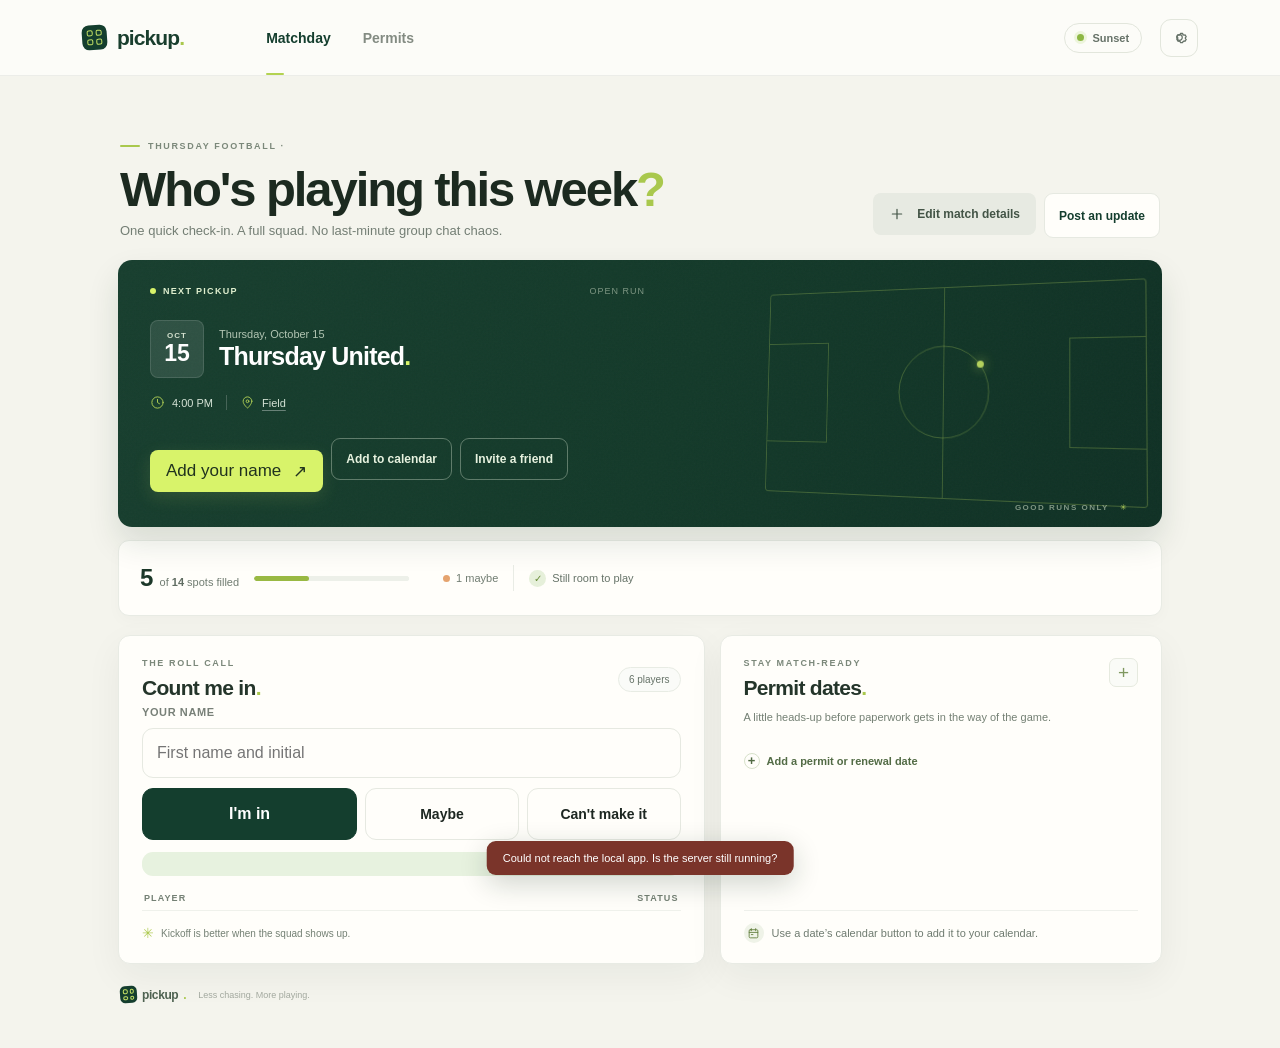
==== index.html @ 5cc1ca88 "Polish pickup poll mobile UI" ====
<!doctype html>
<html lang="en">
<head>
  <meta charset="utf-8">
  <meta name="viewport" content="width=device-width, initial-scale=1">
  <meta name="theme-color" content="#f4f4ed">
  <meta name="description" content="A simple weekly football RSVP and field permit reminder for your club.">
  <title>Pickup Poll · Thursday football</title>
  <link rel="stylesheet" href="/styles.css">
  <script src="/ics.js" defer></script>
  <script src="/sun.js" defer></script>
  <script src="/teams.js" defer></script>
  <script src="/app.js" defer></script>
</head>
<body>
  <header class="topbar">
    <a class="brand" href="#top" aria-label="Pickup Poll home">
      <span class="brand-mark" aria-hidden="true"><span></span><span></span><span></span><span></span></span>
      <span>pickup<span class="brand-dot">.</span></span>
    </a>
    <nav class="main-nav" aria-label="Main navigation">
      <a class="nav-link active" href="#match" data-view="match">Matchday</a>
      <a class="nav-link" href="#permits" data-view="permits">Permits</a>
    </nav>
    <div class="topbar-right">
      <span class="season-pill" id="sun-pill" title="Approximate sunset at the field"><span class="pulse-dot"></span> <span id="sun-text">Sunset</span></span>
      <button class="icon-button settings-trigger" type="button" aria-label="Edit club and match details" title="Club settings">
        <svg viewBox="0 0 24 24" aria-hidden="true"><path d="M12 8.5a3.5 3.5 0 1 0 0 7 3.5 3.5 0 0 0 0-7Z"/><path d="m19.4 13.5 1.1.9-1.4 2.4-1.4-.5a7.9 7.9 0 0 1-1.4.8l-.3 1.5h-2.8l-.3-1.5a7.9 7.9 0 0 1-1.4-.8l-1.4.5-1.4-2.4 1.1-.9a7.3 7.3 0 0 1 0-1.6l-1.1-.9 1.4-2.4 1.4.5a7.9 7.9 0 0 1 1.4-.8l.3-1.5h2.8l.3 1.5a7.9 7.9 0 0 1 1.4.8l1.4-.5 1.4 2.4-1.1.9a7.3 7.3 0 0 1 0 1.6Z"/></svg>
      </button>
    </div>
  </header>

  <main class="page-shell" id="top">
    <div class="demo-note hidden" id="demo-note">
      <span class="demo-note-icon">i</span>
      <span><strong>Sample data</strong> — the players and dates marked "sample" are examples and do not count toward the squad.</span>
      <button class="demo-note-close" type="button">Clear sample data</button>
    </div>

    <div class="notice-banner hidden" id="notice-banner" role="status"></div>

    <section class="intro-row" id="match">
      <div>
        <div class="eyebrow"><span class="eyebrow-line"></span> THURSDAY FOOTBALL · <span id="week-label"></span></div>
        <h1>Who's playing<br class="mobile-break"> this week<span class="title-period">?</span></h1>
        <p class="intro-copy">One quick check-in. A full squad. No last-minute group chat chaos.</p>
      </div>
      <div class="intro-actions">
        <button class="button button-dark edit-match-trigger" type="button">
          <svg viewBox="0 0 24 24" aria-hidden="true"><path d="M12 5v14M5 12h14"/></svg>
          Edit match details
        </button>
        <button class="button button-quiet post-notice-trigger" type="button">Post an update</button>
      </div>
    </section>

    <section class="match-card" aria-labelledby="match-heading">
      <div class="match-card-content">
        <div class="match-card-topline">
          <span class="live-tag"><span></span> NEXT PICKUP</span>
          <span class="week-tag" id="match-week">OPEN RUN</span>
        </div>
        <div class="match-date-block">
          <div class="date-square" aria-hidden="true"><span id="date-month">OCT</span><strong id="date-day">15</strong></div>
          <div>
            <p class="match-day" id="match-date-full">Thursday, October 15</p>
            <h2 id="match-heading"><span id="club-name">Thursday United</span><span class="heading-dot">.</span></h2>
          </div>
        </div>
        <div class="match-meta">
          <span class="meta-item"><svg viewBox="0 0 24 24" aria-hidden="true"><circle cx="12" cy="12" r="9"/><path d="M12 7v5l3.2 2"/></svg><span id="kickoff">4:00 PM</span></span>
          <span class="meta-divider"></span>
          <span class="meta-item"><svg viewBox="0 0 24 24" aria-hidden="true"><path d="M19 10c0 5-7 11-7 11S5 15 5 10a7 7 0 1 1 14 0Z"/><circle cx="12" cy="10" r="2.2"/></svg><a id="location" class="map-link" target="_blank" rel="noopener noreferrer" title="Open in Google Maps">Field</a></span>
        </div>
        <p class="match-notes" id="match-notes"></p>
        <div class="match-actions">
          <button class="button button-lime" id="join-hero" type="button"><span id="join-hero-label">Add your name</span> <span aria-hidden="true">↗</span></button>
          <button class="button button-ghost" id="add-to-calendar" type="button">Add to calendar</button>
          <button class="button button-ghost" id="invite" type="button">Invite a friend</button>
        </div>
      </div>
      <div class="pitch-art" aria-hidden="true">
        <div class="pitch-lines">
          <div class="pitch-half"></div><div class="pitch-circle"></div>
          <div class="pitch-box pitch-box-left"></div><div class="pitch-box pitch-box-right"></div>
          <span class="pitch-ball"></span>
          <div class="pitch-dots" id="pitch-dots"></div>
        </div>
        <div class="pitch-bottom-label"><span id="pitch-count"></span> GOOD RUNS ONLY <span>✳</span></div>
      </div>
      <div class="grain" aria-hidden="true"></div>
    </section>

    <section class="squad-strip" aria-label="Squad availability">
      <div class="squad-number"><strong id="going-count">5</strong><span>of <b id="max-players">14</b> spots filled</span></div>
      <progress class="capacity-track" aria-label="Spots filled" max="14" value="5" id="capacity-track">5 of 14</progress>
      <div class="squad-faces" id="squad-faces" aria-label="Players who are going"></div>
      <div class="maybe-summary"><span class="maybe-dot"></span><span id="maybe-count">1 maybe</span></div>
      <span class="squad-divider"></span>
      <span class="squad-status"><span class="status-check">✓</span> <span id="squad-status-copy">Still room to play</span></span>
    </section>

    <div class="content-grid">
      <section class="panel rsvp-panel" id="rsvp" aria-labelledby="rsvp-heading">
        <div class="panel-heading">
          <div><p class="section-kicker">THE ROLL CALL</p><h2 id="rsvp-heading">Count me in<span class="title-period">.</span></h2></div>
          <span class="mini-count" id="roster-total">6 players</span>
        </div>
        <form id="rsvp-form" class="join" autocomplete="off">
          <label class="join-label" for="player-name">Your name</label>
          <input id="player-name" name="name" maxlength="36" placeholder="First name and initial" autocomplete="name" enterkeyhint="go" required>
          <div class="join-actions" role="group" aria-label="Your answer">
            <button class="join-btn join-in" id="join-in" type="submit" data-status="going"><span id="join-in-label">I'm in</span></button>
            <button class="join-btn" type="button" data-status="maybe">Maybe</button>
            <button class="join-btn" type="button" data-status="out">Can't make it</button>
          </div>
        </form>
        <div class="join-status" id="join-status" aria-live="polite"></div>
        <p class="form-hint" id="rsvp-hint"></p>
        <div class="roster-header"><span>PLAYER</span><div><span>STATUS</span><span class="sr-only">Remove player</span></div></div>
        <div class="roster-list" id="roster-list" aria-live="polite"></div>
        <p class="recent-games hidden" id="recent-games"></p>
        <div class="roster-empty hidden" id="roster-empty">No replies yet. Be the first to claim a spot.</div>
        <div class="panel-footnote"><span class="footnote-star">✳</span> Kickoff is better when the squad shows up.</div>
      </section>

      <section class="panel permits-panel" id="permits" aria-labelledby="permits-heading">
        <div class="panel-heading permit-heading">
          <div><p class="section-kicker">STAY MATCH-READY</p><h2 id="permits-heading">Permit dates<span class="title-period">.</span></h2></div>
          <button class="add-date-button" id="add-permit-trigger" type="button" aria-label="Add permit reminder" title="Add date">+</button>
        </div>
        <p class="permit-intro">A little heads-up before paperwork gets in the way of the game.</p>
        <div class="permit-list" id="permit-list"></div>
        <div class="permit-empty hidden" id="permit-empty">No dates saved yet. Add the next field or insurance deadline.</div>
        <button class="permit-add-link" id="add-permit-link" type="button"><span>+</span> Add a permit or renewal date</button>
        <div class="permit-reminder-note"><span class="reminder-icon" aria-hidden="true"><svg viewBox="0 0 24 24"><rect x="4" y="5" width="16" height="15" rx="2"/><path d="M8 3v4M16 3v4M4 10h16M8 14h3"/></svg></span><span>Use a date’s calendar button to add it to your calendar.</span></div>
      </section>
    </div>

    <section class="panel teams-panel hidden" id="teams-panel" aria-labelledby="teams-heading">
      <div class="panel-heading">
        <div><p class="section-kicker">PINNIES</p><h2 id="teams-heading">Teams<span class="title-period">.</span></h2></div>
        <button class="button button-quiet" id="shuffle-teams" type="button">Shuffle teams</button>
      </div>
      <div class="teams-grid">
        <div class="team team-white"><h3><span class="pitch-dot-sample"></span> White pinnies <span id="white-count"></span></h3><ol id="white-list"></ol></div>
        <div class="team team-orange"><h3><span class="pitch-dot-sample orange"></span> Orange pinnies <span id="orange-count"></span></h3><ol id="orange-list"></ol></div>
      </div>
      <p class="form-hint" id="teams-hint">Teams change as people join and are final once the game starts.</p>
    </section>

    <footer class="page-footer">
      <div class="footer-brand"><span class="brand-mark small" aria-hidden="true"><span></span><span></span><span></span><span></span></span> pickup<span class="brand-dot">.</span></div>
      <span>Less chasing. More playing.</span>
      <span class="footer-week" id="footer-date"></span>
    </footer>
  </main>

  <dialog class="app-dialog" id="permit-dialog">
    <form method="dialog" class="dialog-close-row"><button class="dialog-close" aria-label="Close">×</button></form>
    <p class="section-kicker">KEEP IT ON THE RADAR</p>
    <h2>Add a permit date<span class="title-period">.</span></h2>
    <p class="dialog-copy">Save a field permit, insurance renewal, or any date your club needs to remember.</p>
    <form id="permit-form" class="dialog-form">
      <label for="permit-title">Reminder title</label>
      <input id="permit-title" name="title" maxlength="60" placeholder="e.g. Field permit renewal" required>
      <label for="permit-date">Due date</label>
      <input id="permit-date" name="date" type="date" required>
      <label for="permit-note">Note <span>(optional)</span></label>
      <input id="permit-note" name="note" maxlength="120" placeholder="Contact or paperwork details">
      <button class="button button-green" type="submit">Save reminder <span aria-hidden="true">→</span></button>
    </form>
  </dialog>

  <dialog class="app-dialog" id="settings-dialog">
    <form method="dialog" class="dialog-close-row"><button class="dialog-close" aria-label="Close">×</button></form>
    <p class="section-kicker">MAKE IT YOURS</p>
    <h2>Club details<span class="title-period">.</span></h2>
    <p class="dialog-copy">Set the club name, the game day and times, and how many players fit on your pitch.</p>
    <form id="settings-form" class="dialog-form settings-form">
      <label for="settings-club">Club name</label>
      <input id="settings-club" name="club_name" maxlength="48" required>
      <label for="settings-date">Next game date <span>(Thursday)</span></label>
      <input id="settings-date" name="game_date" type="date" required>
      <div class="settings-two-col">
        <div><label for="settings-time">Kickoff</label><input id="settings-time" name="kickoff" type="time" required></div>
        <div><label for="settings-end">Ends</label><input id="settings-end" name="end_time" type="time" required></div>
      </div>
      <label for="settings-capacity">Squad size <span>(more players join a waitlist)</span></label>
      <input id="settings-capacity" name="max_players" type="number" min="2" max="40" required>
      <label for="settings-notes">Notes for players <span>(optional)</span></label>
      <input id="settings-notes" name="notes" maxlength="200" placeholder="Pinnies provided. Bring water.">
      <label for="settings-location">Field / meeting point</label>
      <input id="settings-location" name="location" maxlength="100" required>
      <button class="button button-green" type="submit">Save match details <span aria-hidden="true">→</span></button>
      <button class="button-link-danger" id="reset-week" type="button">Clear every reply for this game</button>
    </form>
  </dialog>

  <dialog class="app-dialog" id="notice-dialog">
    <form method="dialog" class="dialog-close-row"><button class="dialog-close" aria-label="Close">×</button></form>
    <p class="section-kicker">ORGANIZER ONLY</p>
    <h2>Post an update<span class="title-period">.</span></h2>
    <p class="dialog-copy">Shown at the top of the page for this game. Use it for rain, a changed field or anything people must know.</p>
    <form id="notice-form" class="dialog-form">
      <label for="notice-text">Update <span>(up to 140 characters)</span></label>
      <input id="notice-text" name="text" maxlength="140" placeholder="e.g. Moved to Pony Field this week">
      <label class="check-row"><input id="notice-cancelled" name="cancelled" type="checkbox"> This game is cancelled</label>
      <button class="button button-green" type="submit">Post update <span aria-hidden="true">→</span></button>
      <button class="button-link-danger" id="notice-clear" type="button">Remove the current update</button>
    </form>
  </dialog>

  <dialog class="app-dialog" id="pin-dialog">
    <form method="dialog" class="dialog-form">
      <p class="section-kicker">ORGANIZER ONLY</p>
      <h2>Enter the PIN<span class="title-period">.</span></h2>
      <p class="dialog-copy">Changing match details, permit dates and removing players needs the organizer PIN shown where the server was started.</p>
      <label for="pin-input">Organizer PIN</label>
      <input id="pin-input" type="password" inputmode="numeric" autocomplete="off" maxlength="64">
      <button class="button button-green" value="ok">Unlock</button>
      <button class="button-link-danger" value="cancel">Cancel</button>
    </form>
  </dialog>

  <div class="toast" id="toast" role="status" aria-live="polite"></div>
</body>
</html>
---- styles.css ----
:root {
  color-scheme: light;
  --paper: #f4f4ed;
  --white: #fffefa;
  --ink: #1d2721;
  --muted: #788078;
  --line: #e6e9e1;
  --green: #143e2e;
  --green-dark: #0e2b21;
  --lime: #d8f36a;
  --mint: #e7f2df;
  --orange: #f2a273;
  --shadow: 0 12px 36px rgba(25, 44, 33, .055);
  font-family: "Avenir Next", Avenir, "Segoe UI", sans-serif;
  font-synthesis: none;
  text-rendering: optimizeLegibility;
  -webkit-font-smoothing: antialiased;
}

* { box-sizing: border-box; }
html { scroll-behavior: smooth; scroll-padding-top: 24px; }
body { margin: 0; background: var(--paper); color: var(--ink); font-size: 14px; }
button, input { font: inherit; }
button { cursor: pointer; }
a { color: inherit; text-decoration: none; }
.topbar { height: 76px; padding: 0 max(6.4vw, calc((100vw - 1180px) / 2)); display: flex; align-items: center; border-bottom: 1px solid rgba(33, 50, 38, .07); background: rgba(255,255,252,.78); }
.brand { display: inline-flex; align-items: center; gap: 10px; color: #193e2e; font-weight: 750; letter-spacing: -.9px; font-size: 21px; }
.brand-dot, .title-period { color: #a9c84d; }
.brand-mark { width: 25px; height: 25px; background: var(--green); border-radius: 7px; display: grid; grid-template: repeat(2,1fr)/repeat(2,1fr); gap: 3px; padding: 5px; transform: rotate(-4deg); }
.brand-mark span { border: 1px solid rgba(216,243,106,.9); border-radius: 2px; }
.main-nav { display: flex; gap: 32px; margin-left: 82px; height: 100%; align-items: center; }
.nav-link { color: #838b82; font-weight: 600; height: 100%; display: flex; align-items: center; position: relative; }
.nav-link.active { color: var(--green); }
.nav-link.active::after { position: absolute; content: ""; height: 2px; width: 18px; border-radius: 4px; background: #b3d251; left: 0; bottom: 0; }
.topbar-right { margin-left: auto; display: flex; gap: 18px; align-items: center; }
.season-pill { border: 1px solid #e2e6dc; border-radius: 999px; padding: 8px 12px; display: flex; align-items: center; gap: 8px; color: #667268; font-size: 11px; font-weight: 650; }
.pulse-dot { width: 7px; height: 7px; border-radius: 50%; background: #8db744; box-shadow: 0 0 0 3px #edf5dc; }
.icon-button { border: 1px solid #e2e6dc; background: transparent; border-radius: 11px; width: 38px; height: 38px; display: grid; place-items: center; color: #667268; }
.icon-button:hover { color: var(--green); background: #eef2e9; }
.icon-button svg { width: 19px; height: 19px; fill: none; stroke: currentColor; stroke-width: 1.55; stroke-linecap: round; stroke-linejoin: round; }
.page-shell { max-width: 1100px; margin: 0 auto; padding: 25px 28px 45px; }
.demo-note { min-height: 40px; padding: 9px 12px; display: flex; align-items: center; gap: 9px; border: 1px solid #e7e6d5; border-radius: 9px; background: #fbf9e9; color: #817b58; font-size: 11px; line-height: 1.4; }
.demo-note strong { color: #5f5c43; }
.demo-note-icon { flex: 0 0 17px; height: 17px; width: 17px; border: 1px solid #c9c595; border-radius: 50%; display: grid; place-items: center; font-family: Georgia,serif; font-size: 11px; font-weight: 700; }
.demo-note-close { margin-left: auto; border: 1px solid #c9c595; border-radius: 7px; background: transparent; color: #5f5c43; font-size: 11px; font-weight: 600; padding: 5px 9px; cursor: pointer; white-space: nowrap; }
.demo-note.dismissed { display: none; }
.intro-row { display: flex; justify-content: space-between; align-items: end; padding: 40px 2px 22px; }
.eyebrow, .section-kicker { display: flex; align-items: center; gap: 8px; color: #7b887a; letter-spacing: 1.65px; font-size: 9px; font-weight: 760; }
.eyebrow-line { width: 20px; height: 2px; border-radius: 2px; background: #a9c84d; }
h1, h2, p { margin-top: 0; }
h1 { color: #1c2a20; font-size: clamp(34px, 4.2vw, 49px); line-height: 1.07; letter-spacing: -2.1px; margin: 12px 0 8px; font-weight: 680; }
.mobile-break { display: none; }
.intro-copy { color: #737e74; margin: 0; font-size: 13px; }
.button { min-height: 42px; border: 0; border-radius: 8px; padding: 0 16px; display: inline-flex; align-items: center; justify-content: center; gap: 12px; font-size: 12px; font-weight: 700; transition: transform .16s ease, background .16s ease; }
.button:hover { transform: translateY(-1px); }
.button svg { width: 16px; height: 16px; fill: none; stroke: currentColor; stroke-width: 1.8; stroke-linecap: round; }
.button-dark { background: #e7eae2; color: #435446; margin-bottom: 3px; }
.button-dark:hover { background: #dce2d5; }
.button-green { background: var(--green); color: white; }
.button-green:hover { background: #20583d; }
.button-lime { background: var(--lime); color: #20321e; min-width: 142px; margin-top: 24px; box-shadow: 0 6px 18px rgba(216,243,106,.13); }
.button-lime:hover { background: #e2f98b; }
.button-lime span { font-size: 17px; font-weight: 500; }
.match-card { min-height: 267px; background: linear-gradient(112deg, #173e2e 0%, #133929 54%, #0f3024 100%); border-radius: 14px; color: white; padding: 26px 32px; display: flex; position: relative; overflow: hidden; box-shadow: 0 16px 32px rgba(16,50,35,.12); }
.match-card-content { z-index: 2; position: relative; width: 62%; }
.match-card-topline { display: flex; justify-content: space-between; align-items: center; max-width: 495px; }
.live-tag { color: #e0efcf; display: inline-flex; align-items: center; gap: 7px; font-size: 9px; font-weight: 750; letter-spacing: 1.3px; }
.live-tag span { width: 6px; height: 6px; border-radius: 50%; background: var(--lime); }
.week-tag { color: rgba(233,242,220,.49); font-size: 9px; letter-spacing: 1px; }
.match-date-block { display: flex; align-items: center; gap: 15px; margin-top: 24px; }
.date-square { width: 54px; height: 58px; display: flex; flex-direction: column; align-items: center; justify-content: center; background: rgba(255,255,255,.1); border: 1px solid rgba(255,255,255,.12); border-radius: 8px; }
.date-square span { font-size: 8px; font-weight: 700; letter-spacing: 1.1px; color: #d3e0ce; }
.date-square strong { font-size: 23px; line-height: 1.2; font-weight: 650; }
.match-day { margin: 0 0 2px; color: #b2c5b3; font-size: 11px; font-weight: 500; }
.match-date-block h2 { font-size: 25px; letter-spacing: -.8px; margin: 0; font-weight: 650; }
.heading-dot { color: var(--lime); }
.match-meta { display: flex; align-items: center; gap: 13px; margin-top: 17px; color: #d4e2d5; font-size: 11px; }
.meta-item { display: flex; align-items: center; gap: 7px; white-space: nowrap; }
.meta-item svg { width: 15px; height: 15px; fill: none; stroke: #a9c854; stroke-width: 1.6; stroke-linecap: round; stroke-linejoin: round; }
.meta-divider { height: 15px; width: 1px; background: rgba(255,255,255,.2); }
.pitch-art { z-index: 1; position: absolute; width: 41%; height: 100%; right: 0; top: 0; opacity: .82; }
.pitch-lines { position: absolute; top: 26px; bottom: 29px; right: 26px; left: 15px; border: 1px solid rgba(216,243,106,.29); border-radius: 3px; overflow: hidden; transform: perspective(550px) rotateY(-13deg) rotateX(3deg); }
.pitch-half { position: absolute; left: 50%; top: 0; bottom: 0; border-left: 1px solid rgba(216,243,106,.28); }
.pitch-circle { position: absolute; border: 1px solid rgba(216,243,106,.3); width: 93px; height: 93px; border-radius: 50%; top: 50%; left: 50%; transform: translate(-50%,-50%); }
.pitch-box { position: absolute; top: 25%; bottom: 25%; width: 18%; border: 1px solid rgba(216,243,106,.28); }
.pitch-box-left { left: 0; border-left: 0; }
.pitch-box-right { right: 0; border-right: 0; }
.pitch-ball { position: absolute; width: 7px; height: 7px; left: 59%; top: 35%; background: var(--lime); border-radius: 50%; box-shadow: 0 0 12px rgba(216,243,106,.8); }
.pitch-note { position: absolute; right: 23px; bottom: 52px; width: 78px; height: 78px; background: var(--lime); color: #183828; border-radius: 50%; transform: rotate(8deg); display: flex; align-items: center; justify-content: center; font-size: 10px; font-weight: 800; line-height: 1; box-shadow: 0 9px 20px rgba(0,0,0,.18); }
.pitch-note-mark { font-size: 36px; letter-spacing: -4px; margin-right: 3px; }
.pitch-bottom-label { position: absolute; right: 34px; bottom: 15px; color: rgba(229,241,217,.63); font-size: 8px; letter-spacing: 1.5px; font-weight: 700; }
.pitch-bottom-label span { color: var(--lime); margin-left: 7px; }
.grain { position: absolute; inset: 0; opacity: .085; pointer-events: none; background-image: url("data:image/svg+xml,%3Csvg viewBox='0 0 180 180' xmlns='http://www.w3.org/2000/svg'%3E%3Cfilter id='n'%3E%3CfeTurbulence type='fractalNoise' baseFrequency='.8' numOctaves='3' stitchTiles='stitch'/%3E%3C/filter%3E%3Crect width='100%25' height='100%25' filter='url(%23n)' opacity='.35'/%3E%3C/svg%3E"); }
.squad-strip { min-height: 76px; background: var(--white); border: 1px solid #e8ebe4; border-radius: 11px; margin-top: 13px; display: flex; align-items: center; padding: 0 21px; gap: 15px; box-shadow: 0 5px 15px rgba(25,44,33,.025); }
.squad-number { display: flex; align-items: baseline; gap: 7px; white-space: nowrap; }
.squad-number strong { font-size: 24px; color: #1c3829; letter-spacing: -.8px; }
.squad-number span { font-size: 11px; color: #707c71; }
.squad-number b { color: #5f6c61; font-weight: 700; }
.capacity-track { appearance: none; -webkit-appearance: none; height: 5px; min-width: 70px; flex: 1; max-width: 155px; border: 0; background: #edf0e9; border-radius: 8px; overflow: hidden; }
.capacity-track::-webkit-progress-bar { background: #edf0e9; border-radius: 8px; }
.capacity-track::-webkit-progress-value { background: #99b943; border-radius: 8px; transition: width .35s ease; }
.capacity-track::-moz-progress-bar { background: #99b943; border-radius: 8px; }
.squad-faces { display: flex; align-items: center; padding-left: 4px; }
.squad-face { width: 27px; height: 27px; border: 2px solid white; border-radius: 50%; background: #e6eddb; color: #4a6349; display: grid; place-items: center; margin-left: -5px; font-size: 8px; font-weight: 750; }
.squad-face:nth-child(3n+2) { background: #f0e6d8; color: #886448; }
.squad-face:nth-child(3n) { background: #e0eaf0; color: #557286; }
.squad-face.more { background: #f1f2ed; color: #8a9189; width: 31px; }
.maybe-summary { display: flex; align-items: center; gap: 6px; white-space: nowrap; font-size: 11px; color: #707c71; }
.maybe-dot { width: 7px; height: 7px; border-radius: 50%; background: #e5a36e; flex: 0 0 auto; }
.squad-divider { width: 1px; height: 26px; background: #e9ece5; }
.squad-status { display: flex; align-items: center; gap: 6px; white-space: nowrap; font-size: 11px; color: #667368; }
.status-check { background: #e6f0da; color: #678b36; width: 17px; height: 17px; display: grid; place-items: center; border-radius: 50%; font-size: 10px; }
.content-grid { display: grid; grid-template-columns: minmax(0, 1.14fr) minmax(320px, .86fr); gap: 15px; margin-top: 19px; align-items: stretch; }
.panel { background: var(--white); border: 1px solid #e8ebe4; border-radius: 12px; box-shadow: var(--shadow); padding: 22px 23px; min-width: 0; }
.panel-heading { display: flex; justify-content: space-between; align-items: center; gap: 10px; }
.panel-heading .section-kicker { margin-bottom: 8px; }
.panel-heading h2, .app-dialog h2 { color: #24352a; font-size: 21px; letter-spacing: -.7px; font-weight: 680; margin: 0; }
.mini-count { border: 1px solid #e8ece4; background: #fafbf8; border-radius: 30px; padding: 6px 10px; font-size: 10px; color: #667368; white-space: nowrap; }
.rsvp-form { display: grid; grid-template-columns: minmax(95px,1fr) auto auto; gap: 8px; margin-top: 20px; }
.rsvp-form input, .dialog-form input { min-width: 0; border: 1px solid #e2e7df; background: #fff; border-radius: 7px; height: 40px; padding: 0 11px; color: var(--ink); outline: none; font-size: 11px; }
.rsvp-form input:focus, .dialog-form input:focus { border-color: #9ab64b; box-shadow: 0 0 0 3px rgba(169,200,77,.15); }
.rsvp-form input::placeholder, .dialog-form input::placeholder { color: #afb5ad; }
.status-select { display: flex; align-items: stretch; border: 1px solid #e3e7df; background: #f8f9f5; border-radius: 7px; padding: 3px; gap: 1px; }
.status-option { border: 0; background: transparent; color: #8b938b; font-size: 9px; font-weight: 700; padding: 0 8px; border-radius: 5px; display: flex; align-items: center; gap: 5px; }
.status-option.selected { background: white; color: #2f4733; box-shadow: 0 1px 4px rgba(25,44,33,.09); }
.option-dot { width: 6px; height: 6px; border-radius: 50%; }
.going-dot { background: #8bb449; }
.maybe-dot { background: #e5a36e; }
.out-dot { background: #aeb6af; }
.submit-rsvp { min-height: 40px; padding: 0 12px; gap: 8px; font-size: 10px; white-space: nowrap; }
.submit-rsvp span { font-size: 15px; font-weight: 400; }
.form-hint { margin: 8px 0 17px; font-size: 11px; line-height: 1.45; color: #737e74; }
.roster-header { display: flex; justify-content: space-between; padding: 0 2px 7px; border-bottom: 1px solid #eff1eb; color: #748074; font-size: 9px; letter-spacing: 1.1px; font-weight: 750; }
.roster-header div { display: flex; gap: 35px; }
.roster-list { max-height: 380px; overflow: auto; scrollbar-width: thin; scrollbar-color: #e0e6dc transparent; }
.roster-row { min-height: 43px; display: flex; align-items: center; gap: 9px; border-bottom: 1px solid #f1f2ee; }
.roster-avatar { width: 28px; height: 28px; border-radius: 9px; display: grid; place-items: center; color: #4b6549; background: #eaf0e2; font-size: 8px; font-weight: 800; flex: 0 0 auto; }
.roster-row:nth-child(3n+2) .roster-avatar { color: #876447; background: #f4eadf; }
.roster-row:nth-child(3n) .roster-avatar { color: #526f7b; background: #e3edf0; }
.roster-name { font-size: 11px; color: #435046; font-weight: 600; flex: 1; overflow: hidden; text-overflow: ellipsis; white-space: nowrap; }
.roster-status { min-width: 58px; display: flex; align-items: center; gap: 6px; font-size: 10px; color: #68766a; }
.roster-status .option-dot { width: 6px; height: 6px; }
.remove-rsvp { width: 25px; height: 25px; display: grid; place-items: center; border: 0; border-radius: 6px; background: transparent; color: #b1b8af; font-size: 15px; opacity: .6; }
.remove-rsvp:hover { background: #fff0ed; color: #b65d50; opacity: 1; }
.roster-empty, .permit-empty { padding: 20px 8px; text-align: center; color: #929c91; font-size: 11px; }
.hidden { display: none !important; }
.panel-footnote { display: flex; align-items: center; gap: 7px; margin-top: 14px; font-size: 10px; color: #748074; }
.footnote-star { color: #adc94f; font-size: 14px; }
.permits-panel { padding: 22px 23px 20px; display: flex; flex-direction: column; }
.permit-heading { align-items: start; }
.add-date-button { border: 1px solid #e6eadf; border-radius: 7px; background: #fafbf7; width: 29px; height: 29px; display: grid; place-items: center; color: #7f9860; font-size: 19px; line-height: 1; }
.add-date-button:hover { background: #eef4e6; border-color: #dbe7c5; }
.permit-intro { margin: 9px 0 12px; font-size: 11px; color: #748074; line-height: 1.5; }
.permit-list { display: flex; flex-direction: column; gap: 8px; }
.permit-card { position: relative; border: 1px solid #e9ece5; border-radius: 9px; padding: 11px 11px 10px 46px; display: flex; align-items: center; min-height: 66px; gap: 10px; }
.permit-icon { position: absolute; left: 12px; top: 13px; width: 25px; height: 25px; display: grid; place-items: center; background: #f1f4e7; border-radius: 7px; color: #8eaa4a; }
.permit-icon svg { width: 15px; height: 15px; fill: none; stroke: currentColor; stroke-width: 1.5; stroke-linecap: round; stroke-linejoin: round; }
.permit-copy { min-width: 0; flex: 1; }
.permit-title { margin: 0 0 4px; font-size: 11px; font-weight: 700; color: #3f4f42; overflow: hidden; text-overflow: ellipsis; white-space: nowrap; }
.permit-subtitle { margin: 0; font-size: 10px; color: #707c71; overflow: hidden; text-overflow: ellipsis; white-space: nowrap; }
.permit-countdown { text-align: right; white-space: nowrap; min-width: 52px; }
.permit-countdown strong { display: block; color: #778b50; font-size: 11px; letter-spacing: -.2px; }
.permit-countdown.overdue strong { color: #b45d4f; }
.permit-countdown span { color: #707c71; font-size: 10px; }
.permit-actions { position: absolute; right: 8px; top: 7px; display: flex; gap: 3px; opacity: 0; transition: opacity .15s ease; }
.permit-card:hover .permit-actions, .permit-card:focus-within .permit-actions { opacity: 1; }
.permit-action { width: 28px; height: 28px; border: 0; background: white; border-radius: 5px; color: #68766a; font-size: 13px; display: grid; place-items: center; }
.permit-action svg { width: 15px; height: 15px; fill: none; stroke: currentColor; stroke-width: 1.6; stroke-linecap: round; stroke-linejoin: round; }
.permit-action:hover { color: #38553d; background: #f1f4eb; }
.permit-action.delete:hover { color: #ad5547; background: #fff0ed; }
.permit-add-link { display: inline-flex; align-items: center; align-self: start; gap: 7px; background: transparent; border: 0; padding: 10px 0; margin-top: 5px; color: #526b45; font-size: 11px; font-weight: 700; }
.permit-add-link:hover { color: #274d34; }
.permit-add-link span { width: 16px; height: 16px; display: grid; place-items: center; border: 1px solid #d7e1ca; border-radius: 50%; font-size: 13px; line-height: 1; }
.permit-reminder-note { margin-top: auto; border-top: 1px solid #eef0eb; padding-top: 12px; display: flex; gap: 8px; align-items: center; color: #6f7b70; font-size: 11px; line-height: 1.4; }
.reminder-icon { width: 20px; height: 20px; flex: 0 0 20px; border-radius: 50%; background: #eff3e8; color: #627e3c; display: grid; place-items: center; }
.reminder-icon svg { width: 13px; height: 13px; fill: none; stroke: currentColor; stroke-width: 1.6; stroke-linecap: round; stroke-linejoin: round; }
.page-footer { margin-top: 22px; padding: 0 2px; display: flex; align-items: center; gap: 12px; color: #a2a89e; font-size: 9px; }
.footer-brand { display: flex; align-items: center; gap: 5px; color: #4e6251; font-size: 12px; font-weight: 750; letter-spacing: -.4px; }
.brand-mark.small { width: 17px; height: 17px; border-radius: 5px; gap: 2px; padding: 3px; }
.footer-week { margin-left: auto; color: #a6aca3; letter-spacing: .5px; }
.app-dialog { width: min(430px, calc(100% - 28px)); max-height: min(92vh, 760px); overflow: auto; border: 1px solid #e7ebe2; border-radius: 14px; padding: 26px; background: #fffefa; color: var(--ink); box-shadow: 0 25px 80px rgba(17,39,27,.25); }
.app-dialog::backdrop { background: rgba(15,31,22,.47); backdrop-filter: blur(3px); }
.dialog-close-row { display: flex; justify-content: end; margin: -10px -10px 15px; }
.dialog-close { width: 29px; height: 29px; border: 1px solid #e8ece4; background: #fafbf7; border-radius: 8px; color: #879186; font-size: 19px; line-height: 1; }
.app-dialog .section-kicker { margin-bottom: 8px; }
.dialog-copy { color: #899389; font-size: 11px; line-height: 1.55; margin: 8px 0 20px; }
.dialog-form { display: flex; flex-direction: column; gap: 8px; }
.dialog-form label { color: #59675a; font-size: 10px; font-weight: 700; margin-top: 4px; }
.dialog-form label span { font-weight: 450; color: #a0a79e; }
.dialog-form input { width: 100%; height: 42px; font-size: 11px; }
.dialog-form .button { margin-top: 9px; min-height: 43px; }
.settings-two-col { display: grid; grid-template-columns: 1fr 1fr; gap: 12px; }
.settings-two-col > div { display: flex; flex-direction: column; gap: 8px; }
.toast { position: fixed; z-index: 10; left: 50%; bottom: 25px; transform: translate(-50%, 12px); opacity: 0; pointer-events: none; background: #173b2b; color: white; padding: 11px 16px; border-radius: 9px; box-shadow: 0 8px 28px rgba(17,39,27,.2); font-size: 11px; transition: opacity .2s ease, transform .2s ease; max-width: calc(100% - 28px); text-align: center; }
.toast.visible { opacity: 1; transform: translate(-50%, 0); }
.toast.toast-error { background: #7a342a; }
.button:disabled { opacity: .65; cursor: wait; transform: none; }
.sr-only { position: absolute; width: 1px; height: 1px; padding: 0; margin: -1px; overflow: hidden; clip: rect(0,0,0,0); white-space: nowrap; border: 0; }

@media (max-width: 840px) {
  .topbar { padding: 0 25px; }
  .page-shell { padding: 22px 24px 35px; }
  .content-grid { grid-template-columns: minmax(0, 1fr); }
  .permits-panel { min-height: 315px; }
  .permit-reminder-note { margin-top: 10px; }
  .pitch-art { width: 38%; }
  .match-card-content { width: 70%; }
  .squad-strip { gap: 11px; padding: 0 15px; }
  .capacity-track { max-width: 110px; }
  .squad-status { display: none; }
  .squad-divider { display: none; }
}
@media (max-width: 560px) {
  body { font-size: 13px; }
  .topbar { height: 62px; padding: 0 17px; }
  .brand { font-size: 19px; }
  .main-nav { margin-left: 22px; gap: 16px; font-size: 10px; }
  .season-pill { display: none; }
  .topbar-right { gap: 0; }
  .icon-button { width: 34px; height: 34px; }
  .page-shell { padding: 15px 14px 30px; }
  .demo-note { padding: 9px; gap: 7px; font-size: 11px; }
  .intro-row { display: block; padding: 29px 1px 16px; }
  .eyebrow { font-size: 9px; letter-spacing: 1.2px; }
  h1 { margin: 10px 0 7px; font-size: 35px; letter-spacing: -1.8px; }
  .mobile-break { display: initial; }
  .intro-copy { font-size: 12px; max-width: 300px; line-height: 1.5; }
  .intro-row .intro-actions { margin-top: 12px; justify-content: flex-start; }
  .intro-actions .edit-match-trigger { display: none; }
  .intro-actions .post-notice-trigger { min-height: 38px; padding: 8px 12px; font-size: 11px; }
  .match-card { min-height: 253px; padding: 20px 18px; border-radius: 12px; }
  .match-card-content { width: 100%; }
  .match-card-topline { max-width: 100%; }
  .week-tag { font-size: 9px; }
  .match-date-block { margin-top: 23px; gap: 11px; }
  .date-square { width: 48px; height: 53px; }
  .match-date-block h2 { font-size: 21px; max-width: 240px; overflow: hidden; text-overflow: ellipsis; white-space: nowrap; }
  .match-day { font-size: 11px; }
  .match-meta { gap: 9px; font-size: 10px; margin-top: 15px; flex-wrap: wrap; max-width: 100%; }
  .meta-item { gap: 5px; }
  .meta-item svg { width: 13px; height: 13px; }
  .button-lime { min-height: 38px; margin-top: 19px; font-size: 10px; min-width: 126px; }
  .pitch-art { width: 34%; opacity: .6; }
  .pitch-lines { top: 42px; bottom: 54px; left: 0; right: -18px; }
  .pitch-circle { width: 56px; height: 56px; }
  .pitch-note { width: 56px; height: 56px; right: 10px; bottom: 44px; font-size: 8px; }
  .pitch-note-mark { font-size: 27px; }
  .pitch-bottom-label { display: none; }
  .squad-strip { padding: 11px 12px; min-height: 62px; display: grid; grid-template-columns: auto 1fr auto; gap: 6px 10px; }
  .squad-number { grid-column: 1; grid-row: 1; gap: 5px; }
  .squad-number strong { font-size: 20px; }
  .squad-number span { font-size: 10px; }
  .capacity-track { grid-column: 2; grid-row: 1; min-width: 32px; width: 100%; }
  .squad-faces { grid-column: 3; grid-row: 1; justify-content: end; }
  .squad-face { width: 25px; height: 25px; font-size: 7px; }
  .squad-face.more { width: 27px; }
  .maybe-summary { grid-column: 1 / -1; grid-row: 2; border-top: 1px solid #f0f1ec; padding-top: 7px; font-size: 10px; }
  .content-grid { margin-top: 12px; gap: 12px; }
  .panel { padding: 19px 15px; border-radius: 11px; }
  .panel-heading h2 { font-size: 19px; }
  .panel-heading .section-kicker { font-size: 9px; }
  .rsvp-form { grid-template-columns: minmax(0,1fr) auto; gap: 7px; margin-top: 16px; }
  .rsvp-form input { grid-column: 1 / -1; height: 42px; }
  .status-select { height: 38px; }
  .status-option { padding: 0 7px; }
  .submit-rsvp { min-height: 38px; }
  .form-hint { font-size: 11px; margin-bottom: 14px; }
  .roster-list { max-height: 380px; }
  .remove-rsvp { opacity: .9; }
  .permit-actions { opacity: 1; }
  .permits-panel { min-height: 0; }
  .permit-reminder-note { font-size: 11px; }
  .page-footer { gap: 7px; font-size: 8px; margin-top: 17px; }
  .footer-week { font-size: 7px; }
  .app-dialog { padding: 21px 18px; }
}

@media (prefers-reduced-motion: reduce) {
  *, *::before, *::after { scroll-behavior: auto !important; transition-duration: .01ms !important; animation-duration: .01ms !important; }
}

.roster-row.is-sample { opacity: .55; font-style: italic; }
.recent-games { margin: 14px 0 0; font-size: 11px; color: var(--muted); }
.button-link-danger { border: 0; background: transparent; color: #7a342a; font-size: 12px; text-decoration: underline; cursor: pointer; padding: 8px 0 0; text-align: left; }
@media (max-width: 560px) { .demo-note { flex-wrap: wrap; } .demo-note-close { margin-left: 0; } }

/* Permits tab: the match, squad strip and roll call give way to the permit list */
body.view-permits .intro-row, body.view-permits .match-card, body.view-permits .squad-strip, body.view-permits .rsvp-panel { display: none; }
body.view-permits .content-grid { grid-template-columns: 1fr; }
body.view-permits .permits-panel { min-height: 420px; }

.pitch-dots { position: absolute; inset: 0; }
.pitch-dot { position: absolute; width: 9px; height: 9px; margin: -4.5px 0 0 -4.5px; border-radius: 50%; background: #fffefa; box-shadow: 0 0 0 2px rgba(14,43,33,.55), 0 0 10px rgba(255,254,250,.55); transition: left .4s ease, top .4s ease; }
.pitch-dot.team-1 { background: var(--orange); box-shadow: 0 0 0 2px rgba(14,43,33,.55), 0 0 10px rgba(242,162,115,.6); }
.pitch-dot.pop { animation: dot-pop .7s ease-out; }
@keyframes dot-pop { 0% { transform: scale(0); opacity: 0; } 55% { transform: scale(2.3); opacity: 1; } 100% { transform: scale(1); } }
@media (prefers-reduced-motion: reduce) { .pitch-dot.pop { animation: none; } }

.roster-actions { display: inline-flex; align-items: center; gap: 6px; justify-self: end; min-width: 25px; }
.lock-button { border: 1px solid var(--line); border-radius: 999px; background: var(--white); color: var(--green); font-size: 10px; font-weight: 700; padding: 4px 9px; cursor: pointer; }
.lock-button:hover { background: var(--mint); }
.locked-pill { display: inline-flex; align-items: center; gap: 4px; border-radius: 999px; background: var(--mint); color: var(--green); font-size: 10px; font-weight: 700; padding: 4px 9px; white-space: nowrap; }
.locked-pill::before { content: ""; width: 7px; height: 8px; border: 1.5px solid currentColor; border-radius: 2px; box-sizing: border-box; }

/* ---- update banner ---- */
.notice-banner { margin: 0 0 14px; padding: 12px 16px; border-radius: 10px; background: #fbf4d6; border: 1px solid #ecd98a; color: #5c4a05; font-size: 13px; font-weight: 600; line-height: 1.4; }
.notice-banner.is-cancelled { background: #fbe4df; border-color: #e5a79d; color: #7a2a1d; }
.intro-actions { display: flex; flex-wrap: wrap; gap: 8px; justify-content: flex-end; }
.button-quiet { border: 1px solid var(--line); background: var(--white); color: var(--green); border-radius: 9px; padding: 10px 14px; font-size: 12px; font-weight: 700; cursor: pointer; }
.button-quiet:hover { background: var(--mint); }

/* ---- match card ---- */
.map-link { color: inherit; text-decoration: underline; text-decoration-color: rgba(255,255,255,.35); text-underline-offset: 3px; }
.map-link:hover { text-decoration-color: currentColor; }
.match-notes { margin: 12px 0 0; max-width: 46ch; font-size: 12px; line-height: 1.5; color: rgba(231,242,223,.82); }
.match-actions { display: flex; flex-wrap: wrap; gap: 8px; margin-top: 16px; align-items: center; }
.button-ghost { border: 1px solid rgba(231,242,223,.35); background: transparent; color: #e7f2df; border-radius: 9px; padding: 10px 14px; font-size: 12px; font-weight: 700; cursor: pointer; }
.button-ghost:hover { background: rgba(231,242,223,.1); }
#join-hero:disabled { opacity: .6; cursor: not-allowed; }

/* ---- join box: one name, one tap ---- */
.join { display: grid; gap: 10px; margin: 6px 0 12px; }
.join-label { font-size: 11px; font-weight: 700; letter-spacing: .6px; color: var(--muted); text-transform: uppercase; }
.join input { height: 50px; font-size: 16px; padding: 0 14px; border: 1px solid var(--line); border-radius: 11px; background: var(--white); color: var(--ink); width: 100%; box-sizing: border-box; }
.join input:focus { outline: 2px solid var(--green); outline-offset: 1px; }
.join-actions { display: grid; grid-template-columns: 1.4fr 1fr 1fr; gap: 8px; }
.join-btn { height: 52px; border-radius: 11px; border: 1px solid var(--line); background: var(--white); color: var(--ink); font-size: 14px; font-weight: 700; cursor: pointer; }
.join-btn:hover:not(:disabled) { background: var(--mint); }
.join-btn.join-in { background: var(--green); color: #fff; border-color: var(--green); font-size: 16px; }
.join-btn.join-in:hover:not(:disabled) { background: var(--green-dark); }
.join-btn.selected { box-shadow: 0 0 0 3px rgba(216,243,106,.9); }
.join-btn:disabled { opacity: .45; cursor: not-allowed; }
.join-status { margin: 0 0 10px; padding: 12px 14px; border-radius: 11px; background: var(--mint); color: var(--green); font-size: 13px; line-height: 1.45; }
.join-line { margin: 0; font-weight: 600; }
.join-extra { display: flex; flex-wrap: wrap; gap: 8px; margin-top: 10px; }
.join-chip { border: 1px solid rgba(20,62,46,.25); background: var(--white); color: var(--green); border-radius: 999px; padding: 7px 12px; font-size: 12px; font-weight: 700; cursor: pointer; }
.join-chip:hover { background: #fff; border-color: var(--green); }
@media (max-width: 560px) { .join-actions { grid-template-columns: 1fr 1fr; } .join-btn.join-in { grid-column: 1 / -1; height: 58px; } }

/* ---- teams ---- */
.teams-panel { margin-top: 15px; }
.teams-grid { display: grid; grid-template-columns: 1fr 1fr; gap: 14px; margin-top: 8px; }
.team h3 { margin: 0 0 8px; font-size: 13px; display: flex; align-items: center; gap: 8px; }
.team ol { margin: 0; padding-left: 20px; font-size: 13px; line-height: 1.8; }
.team li.is-me { font-weight: 800; color: var(--green); }
.pitch-dot-sample { width: 11px; height: 11px; border-radius: 50%; background: #fffefa; box-shadow: 0 0 0 2px var(--green); display: inline-block; }
.pitch-dot-sample.orange { background: var(--orange); }
@media (max-width: 560px) { .teams-grid { grid-template-columns: 1fr; } }
body.view-permits .teams-panel { display: none; }
.check-row { display: flex; align-items: center; gap: 8px; font-size: 13px; }
.check-row input { width: auto; height: auto; }
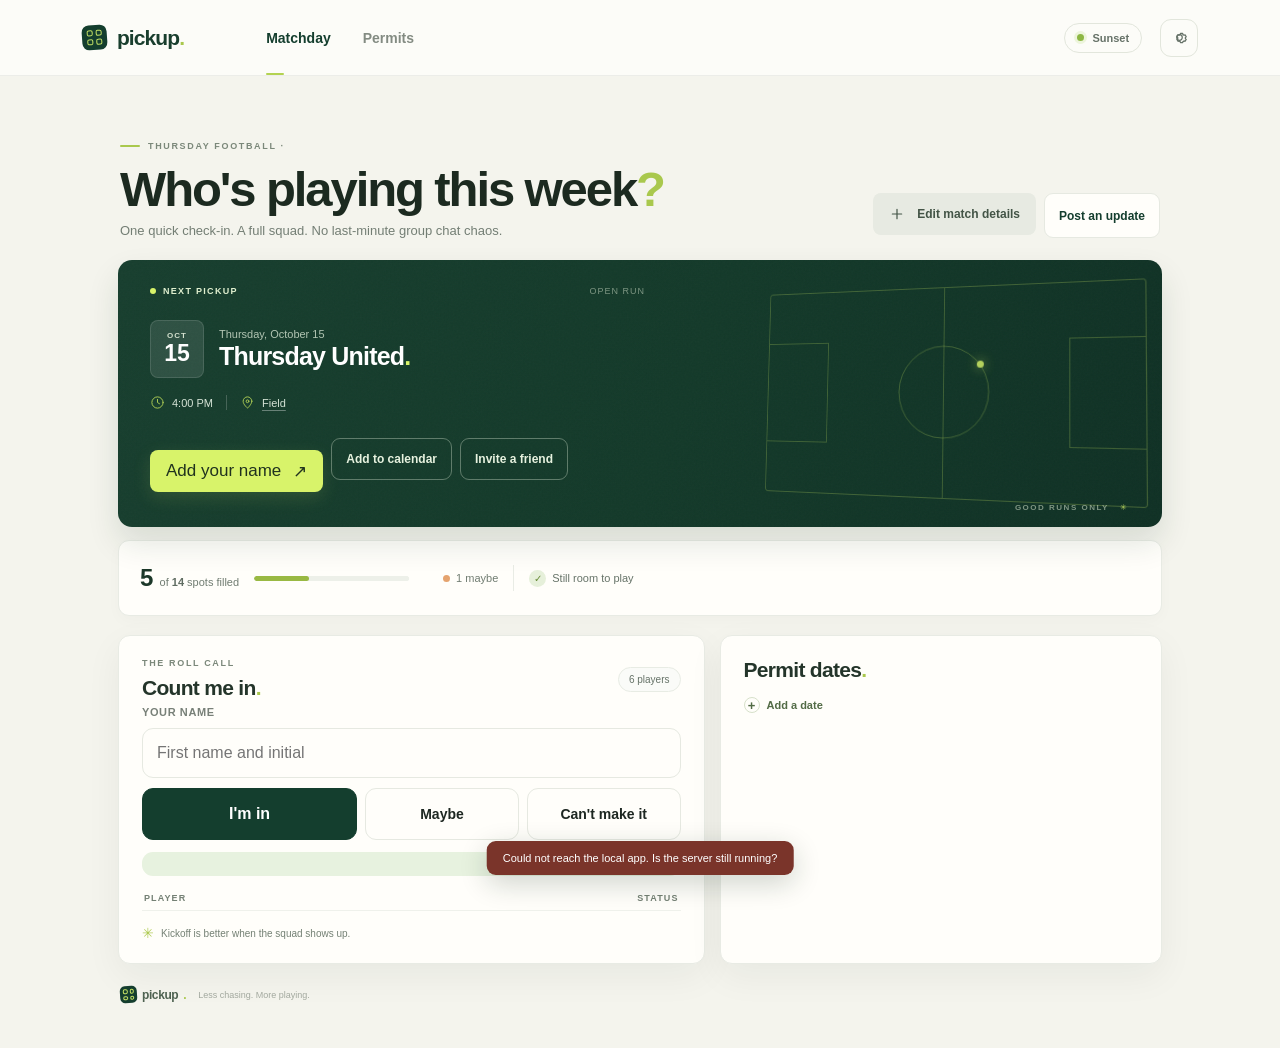
==== commit 925c509c: "Simplify empty permits state" ====
--- a/index.html
+++ b/index.html
@@ -126,14 +126,12 @@
 
       <section class="panel permits-panel" id="permits" aria-labelledby="permits-heading">
         <div class="panel-heading permit-heading">
-          <div><p class="section-kicker">STAY MATCH-READY</p><h2 id="permits-heading">Permit dates<span class="title-period">.</span></h2></div>
-          <button class="add-date-button" id="add-permit-trigger" type="button" aria-label="Add permit reminder" title="Add date">+</button>
-        </div>
-        <p class="permit-intro">A little heads-up before paperwork gets in the way of the game.</p>
+          <h2 id="permits-heading">Permit dates<span class="title-period">.</span></h2>
+        </div>
         <div class="permit-list" id="permit-list"></div>
-        <div class="permit-empty hidden" id="permit-empty">No dates saved yet. Add the next field or insurance deadline.</div>
-        <button class="permit-add-link" id="add-permit-link" type="button"><span>+</span> Add a permit or renewal date</button>
-        <div class="permit-reminder-note"><span class="reminder-icon" aria-hidden="true"><svg viewBox="0 0 24 24"><rect x="4" y="5" width="16" height="15" rx="2"/><path d="M8 3v4M16 3v4M4 10h16M8 14h3"/></svg></span><span>Use a date’s calendar button to add it to your calendar.</span></div>
+        <div class="permit-empty hidden" id="permit-empty">No permit dates yet—add a field permit or insurance renewal.</div>
+        <button class="permit-add-link" id="add-permit-link" type="button"><span aria-hidden="true">+</span> Add a date</button>
+        <div class="permit-reminder-note hidden" id="permit-reminder-note"><span class="reminder-icon" aria-hidden="true"><svg viewBox="0 0 24 24"><rect x="4" y="5" width="16" height="15" rx="2"/><path d="M8 3v4M16 3v4M4 10h16M8 14h3"/></svg></span><span>Use a date’s calendar button to add it to your calendar.</span></div>
       </section>
     </div>
 
--- a/styles.css
+++ b/styles.css
@@ -148,9 +148,7 @@
 .footnote-star { color: #adc94f; font-size: 14px; }
 .permits-panel { padding: 22px 23px 20px; display: flex; flex-direction: column; }
 .permit-heading { align-items: start; }
-.add-date-button { border: 1px solid #e6eadf; border-radius: 7px; background: #fafbf7; width: 29px; height: 29px; display: grid; place-items: center; color: #7f9860; font-size: 19px; line-height: 1; }
-.add-date-button:hover { background: #eef4e6; border-color: #dbe7c5; }
-.permit-intro { margin: 9px 0 12px; font-size: 11px; color: #748074; line-height: 1.5; }
+.permits-panel.is-empty { align-self: start; }
 .permit-list { display: flex; flex-direction: column; gap: 8px; }
 .permit-card { position: relative; border: 1px solid #e9ece5; border-radius: 9px; padding: 11px 11px 10px 46px; display: flex; align-items: center; min-height: 66px; gap: 10px; }
 .permit-icon { position: absolute; left: 12px; top: 13px; width: 25px; height: 25px; display: grid; place-items: center; background: #f1f4e7; border-radius: 7px; color: #8eaa4a; }
@@ -171,6 +169,10 @@
 .permit-add-link { display: inline-flex; align-items: center; align-self: start; gap: 7px; background: transparent; border: 0; padding: 10px 0; margin-top: 5px; color: #526b45; font-size: 11px; font-weight: 700; }
 .permit-add-link:hover { color: #274d34; }
 .permit-add-link span { width: 16px; height: 16px; display: grid; place-items: center; border: 1px solid #d7e1ca; border-radius: 50%; font-size: 13px; line-height: 1; }
+.permits-panel.is-empty .permit-empty { padding: 16px 0 0; text-align: left; color: #617064; font-size: 13px; line-height: 1.5; }
+.permits-panel.is-empty .permit-add-link { min-height: 42px; padding: 0 14px; margin-top: 12px; background: var(--green); border-radius: 8px; color: #fffefa; font-size: 12px; }
+.permits-panel.is-empty .permit-add-link:hover { background: var(--green-dark); color: #fffefa; }
+.permits-panel.is-empty .permit-add-link span { border-color: rgba(255,255,255,.6); color: #fffefa; }
 .permit-reminder-note { margin-top: auto; border-top: 1px solid #eef0eb; padding-top: 12px; display: flex; gap: 8px; align-items: center; color: #6f7b70; font-size: 11px; line-height: 1.4; }
 .reminder-icon { width: 20px; height: 20px; flex: 0 0 20px; border-radius: 50%; background: #eff3e8; color: #627e3c; display: grid; place-items: center; }
 .reminder-icon svg { width: 13px; height: 13px; fill: none; stroke: currentColor; stroke-width: 1.6; stroke-linecap: round; stroke-linejoin: round; }
@@ -288,6 +290,7 @@
 body.view-permits .intro-row, body.view-permits .match-card, body.view-permits .squad-strip, body.view-permits .rsvp-panel { display: none; }
 body.view-permits .content-grid { grid-template-columns: 1fr; }
 body.view-permits .permits-panel { min-height: 420px; }
+body.view-permits .permits-panel.is-empty { min-height: 0; }
 
 .pitch-dots { position: absolute; inset: 0; }
 .pitch-dot { position: absolute; width: 9px; height: 9px; margin: -4.5px 0 0 -4.5px; border-radius: 50%; background: #fffefa; box-shadow: 0 0 0 2px rgba(14,43,33,.55), 0 0 10px rgba(255,254,250,.55); transition: left .4s ease, top .4s ease; }
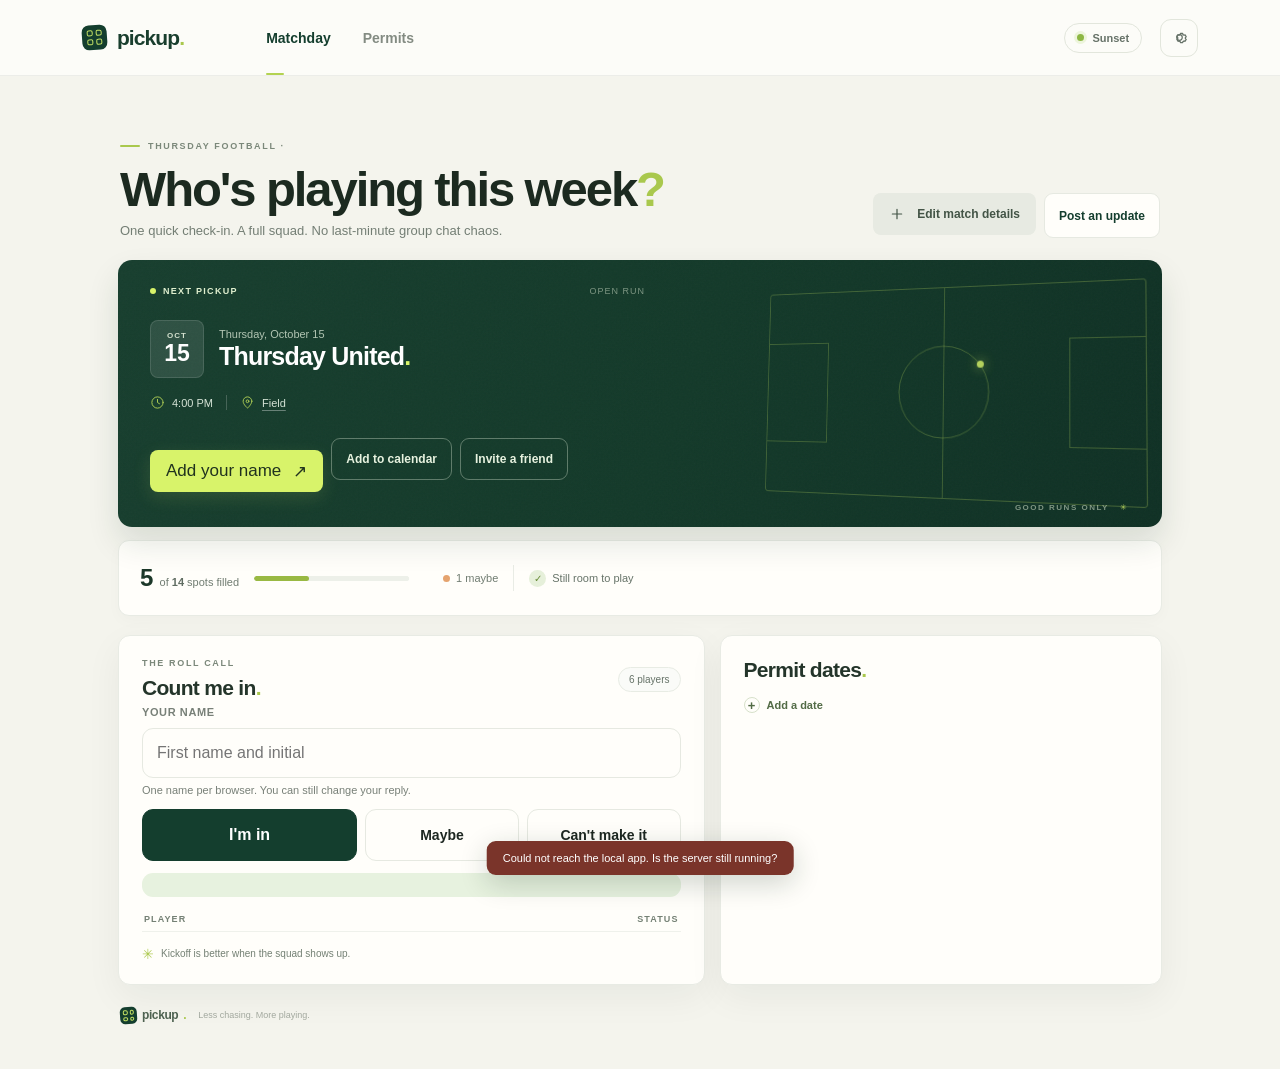
==== commit 064f9a2e: "Limit each browser to one RSVP name" ====
--- a/index.html
+++ b/index.html
@@ -108,7 +108,8 @@
         </div>
         <form id="rsvp-form" class="join" autocomplete="off">
           <label class="join-label" for="player-name">Your name</label>
-          <input id="player-name" name="name" maxlength="36" placeholder="First name and initial" autocomplete="name" enterkeyhint="go" required>
+          <input id="player-name" name="name" maxlength="36" placeholder="First name and initial" autocomplete="name" enterkeyhint="go" aria-describedby="player-name-hint" required>
+          <p class="join-hint" id="player-name-hint">One name per browser. You can still change your reply.</p>
           <div class="join-actions" role="group" aria-label="Your answer">
             <button class="join-btn join-in" id="join-in" type="submit" data-status="going"><span id="join-in-label">I'm in</span></button>
             <button class="join-btn" type="button" data-status="maybe">Maybe</button>
--- a/styles.css
+++ b/styles.css
@@ -326,6 +326,8 @@
 .join-label { font-size: 11px; font-weight: 700; letter-spacing: .6px; color: var(--muted); text-transform: uppercase; }
 .join input { height: 50px; font-size: 16px; padding: 0 14px; border: 1px solid var(--line); border-radius: 11px; background: var(--white); color: var(--ink); width: 100%; box-sizing: border-box; }
 .join input:focus { outline: 2px solid var(--green); outline-offset: 1px; }
+.join input:read-only { background: #f3f6f2; }
+.join-hint { margin: -5px 0 0; font-size: 11px; line-height: 1.4; color: var(--muted); }
 .join-actions { display: grid; grid-template-columns: 1.4fr 1fr 1fr; gap: 8px; }
 .join-btn { height: 52px; border-radius: 11px; border: 1px solid var(--line); background: var(--white); color: var(--ink); font-size: 14px; font-weight: 700; cursor: pointer; }
 .join-btn:hover:not(:disabled) { background: var(--mint); }
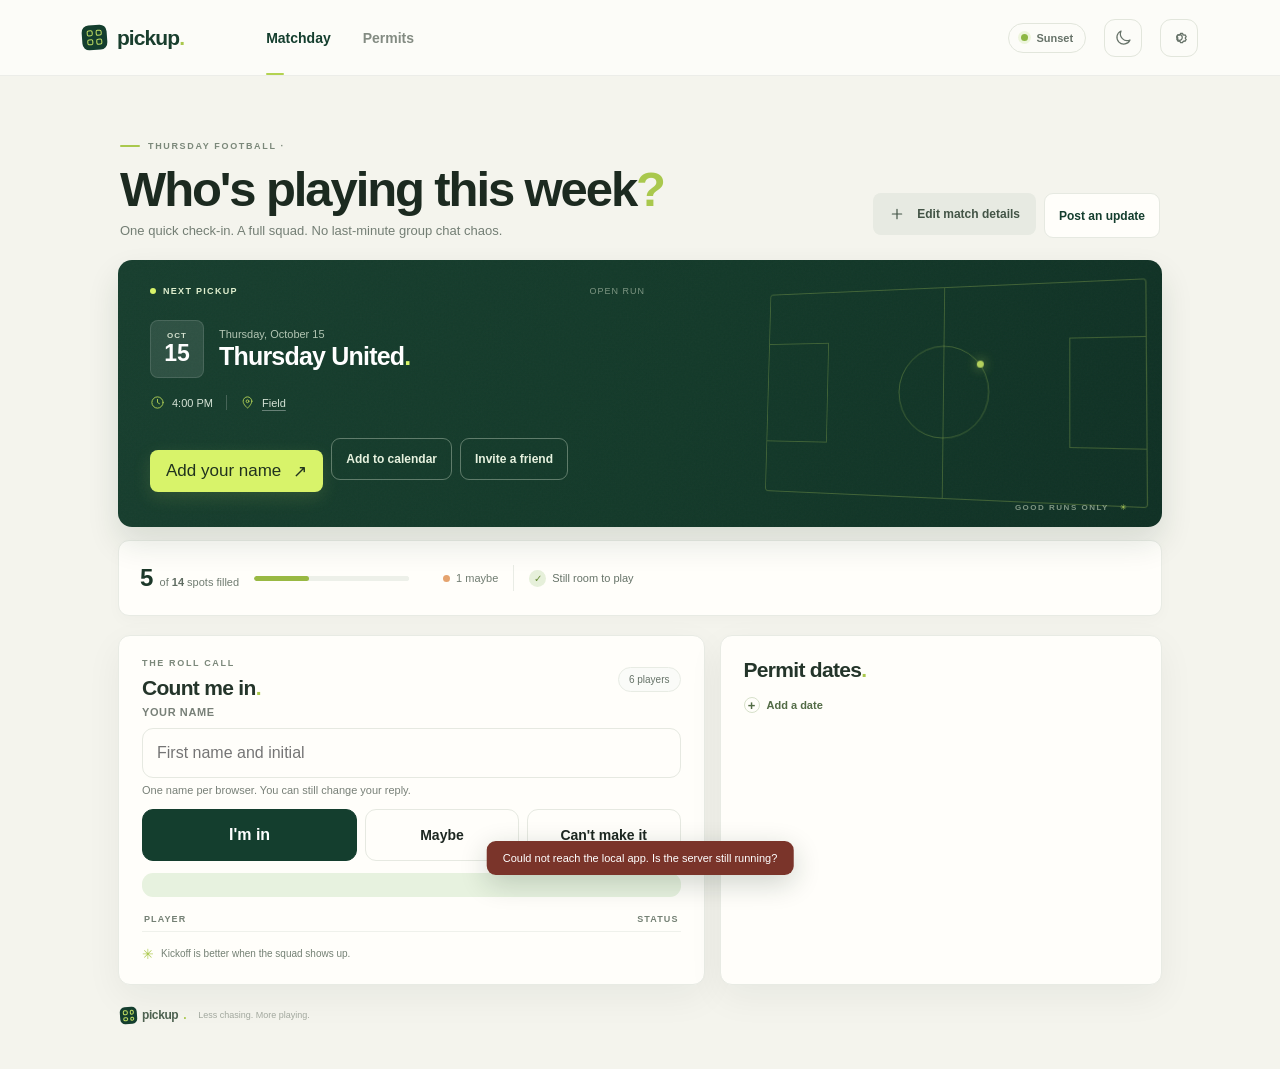
==== commit 76924b6c: "Add persistent dark mode toggle" ====
--- a/index.html
+++ b/index.html
@@ -3,9 +3,10 @@
 <head>
   <meta charset="utf-8">
   <meta name="viewport" content="width=device-width, initial-scale=1">
-  <meta name="theme-color" content="#f4f4ed">
+  <meta name="theme-color" content="#f4f4ed" id="theme-color-meta">
   <meta name="description" content="A simple weekly football RSVP and field permit reminder for your club.">
   <title>Pickup Poll · Thursday football</title>
+  <script src="/theme.js"></script>
   <link rel="stylesheet" href="/styles.css">
   <script src="/ics.js" defer></script>
   <script src="/sun.js" defer></script>
@@ -24,6 +25,10 @@
     </nav>
     <div class="topbar-right">
       <span class="season-pill" id="sun-pill" title="Approximate sunset at the field"><span class="pulse-dot"></span> <span id="sun-text">Sunset</span></span>
+      <button class="icon-button theme-toggle" id="theme-toggle" type="button" aria-label="Switch to dark mode" title="Switch to dark mode" aria-pressed="false">
+        <svg class="theme-icon-moon" viewBox="0 0 24 24" aria-hidden="true"><path d="M20.2 15.1A8.5 8.5 0 0 1 8.9 3.8 8.6 8.6 0 1 0 20.2 15.1Z"/></svg>
+        <svg class="theme-icon-sun" viewBox="0 0 24 24" aria-hidden="true"><circle cx="12" cy="12" r="4"/><path d="M12 2v2m0 16v2M4.93 4.93l1.42 1.42m11.3 11.3 1.42 1.42M2 12h2m16 0h2M4.93 19.07l1.42-1.42m11.3-11.3 1.42-1.42"/></svg>
+      </button>
       <button class="icon-button settings-trigger" type="button" aria-label="Edit club and match details" title="Club settings">
         <svg viewBox="0 0 24 24" aria-hidden="true"><path d="M12 8.5a3.5 3.5 0 1 0 0 7 3.5 3.5 0 0 0 0-7Z"/><path d="m19.4 13.5 1.1.9-1.4 2.4-1.4-.5a7.9 7.9 0 0 1-1.4.8l-.3 1.5h-2.8l-.3-1.5a7.9 7.9 0 0 1-1.4-.8l-1.4.5-1.4-2.4 1.1-.9a7.3 7.3 0 0 1 0-1.6l-1.1-.9 1.4-2.4 1.4.5a7.9 7.9 0 0 1 1.4-.8l.3-1.5h2.8l.3 1.5a7.9 7.9 0 0 1 1.4.8l1.4-.5 1.4 2.4-1.1.9a7.3 7.3 0 0 1 0 1.6Z"/></svg>
       </button>
--- a/styles.css
+++ b/styles.css
@@ -354,3 +354,133 @@
 body.view-permits .teams-panel { display: none; }
 .check-row { display: flex; align-items: center; gap: 8px; font-size: 13px; }
 .check-row input { width: auto; height: auto; }
+
+/* ---- dark theme ---- */
+:root[data-theme="dark"] {
+  color-scheme: dark;
+  --paper: #111813;
+  --white: #1b241e;
+  --ink: #e7eee9;
+  --muted: #a5b0a7;
+  --line: #354138;
+  --green: #b4d06b;
+  --green-dark: #26382b;
+  --mint: #27362b;
+  --shadow: 0 12px 36px rgba(0, 0, 0, .2);
+}
+:root[data-theme="dark"] body { background: var(--paper); color: var(--ink); }
+:root[data-theme="dark"] .topbar { background: rgba(22, 30, 24, .94); border-color: #2e3a31; }
+:root[data-theme="dark"] .brand { color: #e7eee9; }
+:root[data-theme="dark"] .nav-link { color: #a1ada3; }
+:root[data-theme="dark"] .season-pill,
+:root[data-theme="dark"] .icon-button { border-color: var(--line); color: #bdc9be; }
+:root[data-theme="dark"] .icon-button:hover { background: #29372d; color: var(--green); }
+:root[data-theme="dark"] .demo-note { background: #292916; border-color: #514b2c; color: #d0c997; }
+:root[data-theme="dark"] .demo-note strong,
+:root[data-theme="dark"] .demo-note-close { color: #eee4b7; }
+:root[data-theme="dark"] .demo-note-icon,
+:root[data-theme="dark"] .demo-note-close { border-color: #756d43; }
+:root[data-theme="dark"] .eyebrow,
+:root[data-theme="dark"] .section-kicker { color: #a4b29f; }
+:root[data-theme="dark"] h1,
+:root[data-theme="dark"] .panel-heading h2,
+:root[data-theme="dark"] .app-dialog h2 { color: #e6eee7; }
+:root[data-theme="dark"] .intro-copy,
+:root[data-theme="dark"] .form-hint { color: #a1ada3; }
+:root[data-theme="dark"] .button-dark { background: #2b382e; color: #d3dfd3; }
+:root[data-theme="dark"] .button-dark:hover { background: #354438; }
+:root[data-theme="dark"] .button-quiet { background: var(--white); color: var(--green); }
+:root[data-theme="dark"] .button-quiet:hover { background: var(--mint); }
+:root[data-theme="dark"] .button-green,
+:root[data-theme="dark"] .join-btn.join-in { background: #31563b; border-color: #466d4c; color: #f4f8f2; }
+:root[data-theme="dark"] .button-green:hover,
+:root[data-theme="dark"] .join-btn.join-in:hover:not(:disabled) { background: #3b6746; }
+:root[data-theme="dark"] .button-lime { color: #22301b; }
+:root[data-theme="dark"] .squad-strip,
+:root[data-theme="dark"] .panel { background: var(--white); border-color: #303c33; }
+:root[data-theme="dark"] .squad-number strong { color: #dfe9dd; }
+:root[data-theme="dark"] .squad-number span,
+:root[data-theme="dark"] .squad-number b,
+:root[data-theme="dark"] .maybe-summary,
+:root[data-theme="dark"] .squad-status { color: #b1beb3; }
+:root[data-theme="dark"] .capacity-track,
+:root[data-theme="dark"] .capacity-track::-webkit-progress-bar { background: #354238; }
+:root[data-theme="dark"] .squad-face { border-color: var(--white); background: #314332; color: #cfdfbd; }
+:root[data-theme="dark"] .squad-face:nth-child(3n+2) { background: #45372b; color: #e1c2a0; }
+:root[data-theme="dark"] .squad-face:nth-child(3n) { background: #2d3e46; color: #bed4df; }
+:root[data-theme="dark"] .squad-face.more { background: #303932; color: #c0c9c0; }
+:root[data-theme="dark"] .squad-divider { background: #354238; }
+:root[data-theme="dark"] .status-check { background: #30412d; color: #b4d06b; }
+:root[data-theme="dark"] .mini-count { background: #222d25; border-color: #354138; color: #bdc9be; }
+:root[data-theme="dark"] .rsvp-form input,
+:root[data-theme="dark"] .dialog-form input,
+:root[data-theme="dark"] .join input { background: #131b16; border-color: #3b4940; color: var(--ink); }
+:root[data-theme="dark"] .rsvp-form input:read-only,
+:root[data-theme="dark"] .join input:read-only { background: #202b23; }
+:root[data-theme="dark"] .rsvp-form input::placeholder,
+:root[data-theme="dark"] .dialog-form input::placeholder { color: #829087; }
+:root[data-theme="dark"] .status-select { background: #202a23; border-color: #3a463d; }
+:root[data-theme="dark"] .status-option { color: #a6b1a8; }
+:root[data-theme="dark"] .status-option.selected { background: #3a493d; color: #e1ebdf; }
+:root[data-theme="dark"] .roster-header { border-color: #303b33; color: #a7b2a8; }
+:root[data-theme="dark"] .roster-list { scrollbar-color: #475449 transparent; }
+:root[data-theme="dark"] .roster-row { border-color: #2c372f; }
+:root[data-theme="dark"] .roster-avatar { background: #304132; color: #c6daba; }
+:root[data-theme="dark"] .roster-row:nth-child(3n+2) .roster-avatar { background: #43362a; color: #e0c09d; }
+:root[data-theme="dark"] .roster-row:nth-child(3n) .roster-avatar { background: #2c3d45; color: #bfd5df; }
+:root[data-theme="dark"] .roster-name { color: #d5ded6; }
+:root[data-theme="dark"] .roster-status,
+:root[data-theme="dark"] .panel-footnote { color: #aab6ab; }
+:root[data-theme="dark"] .remove-rsvp { color: #a4afa5; }
+:root[data-theme="dark"] .remove-rsvp:hover,
+:root[data-theme="dark"] .permit-action.delete:hover { background: #442b28; color: #f09b89; }
+:root[data-theme="dark"] .roster-empty,
+:root[data-theme="dark"] .permit-empty { color: #a0aca2; }
+:root[data-theme="dark"] .permit-card { border-color: #354138; }
+:root[data-theme="dark"] .permit-icon { background: #2b382a; color: #b4d06b; }
+:root[data-theme="dark"] .permit-title { color: #dce6dc; }
+:root[data-theme="dark"] .permit-subtitle,
+:root[data-theme="dark"] .permit-countdown span { color: #a6b2a8; }
+:root[data-theme="dark"] .permit-countdown strong { color: #bed57d; }
+:root[data-theme="dark"] .permit-action { background: #273229; color: #d0dbd1; }
+:root[data-theme="dark"] .permit-action:hover { background: #354538; color: #d9e8d6; }
+:root[data-theme="dark"] .permit-add-link { color: #bfd58a; }
+:root[data-theme="dark"] .permit-add-link:hover { color: #d2e8a0; }
+:root[data-theme="dark"] .permit-add-link span { border-color: #4c6043; }
+:root[data-theme="dark"] .permits-panel.is-empty .permit-empty { color: #c0cbc0; }
+:root[data-theme="dark"] .permits-panel.is-empty .permit-add-link { background: #31563b; }
+:root[data-theme="dark"] .permits-panel.is-empty .permit-add-link:hover { background: #3b6746; }
+:root[data-theme="dark"] .permit-reminder-note { border-color: #354138; color: #aebaae; }
+:root[data-theme="dark"] .reminder-icon { background: #2e3b2d; color: #c0d88c; }
+:root[data-theme="dark"] .page-footer,
+:root[data-theme="dark"] .footer-week { color: #818d83; }
+:root[data-theme="dark"] .footer-brand { color: #bfcebf; }
+:root[data-theme="dark"] .app-dialog { background: #1b241e; border-color: #3a463d; color: var(--ink); }
+:root[data-theme="dark"] .dialog-close { background: #263128; border-color: #3a463d; color: #bdc8bd; }
+:root[data-theme="dark"] .dialog-copy { color: #a3afa5; }
+:root[data-theme="dark"] .dialog-form label { color: #c6d0c7; }
+:root[data-theme="dark"] .dialog-form label span { color: #8f9b91; }
+:root[data-theme="dark"] .button-link-danger { color: #f09b89; }
+:root[data-theme="dark"] .join input:focus { outline-color: #b4d06b; }
+:root[data-theme="dark"] .join-btn { background: #222d25; color: #dce5dd; }
+:root[data-theme="dark"] .join-btn:hover:not(:disabled) { background: #2c3b30; }
+:root[data-theme="dark"] .join-status { background: #27362b; color: #c8dca2; }
+:root[data-theme="dark"] .join-chip { border-color: #536449; color: #c1d894; }
+:root[data-theme="dark"] .join-chip:hover { background: #2c392d; border-color: #91ad5f; }
+:root[data-theme="dark"] .team li.is-me { color: #c1d894; }
+:root[data-theme="dark"] .lock-button { color: #d1e3a5; }
+:root[data-theme="dark"] .lock-button:hover { background: #30402f; }
+:root[data-theme="dark"] .locked-pill { background: #30402f; color: #d1e3a5; }
+:root[data-theme="dark"] .notice-banner { background: #38321e; border-color: #625631; color: #eadb9f; }
+:root[data-theme="dark"] .notice-banner.is-cancelled { background: #402a27; border-color: #70433a; color: #f0b4a6; }
+:root[data-theme="dark"] .toast { background: #24432f; }
+:root[data-theme="dark"] .toast.toast-error { background: #713a32; }
+:root[data-theme="dark"] .pitch-dot { box-shadow: 0 0 0 2px rgba(14,43,33,.85), 0 0 10px rgba(255,254,250,.4); }
+:root[data-theme="dark"] .pitch-dot-sample { background: #e7eee9; }
+:root[data-theme="dark"] .theme-icon-sun { display: block; }
+:root[data-theme="dark"] .theme-icon-moon { display: none; }
+:root:not([data-theme="dark"]) .theme-icon-sun { display: none; }
+:root:not([data-theme="dark"]) .theme-icon-moon { display: block; }
+:root[data-theme="dark"] button:focus-visible,
+:root[data-theme="dark"] a:focus-visible,
+:root[data-theme="dark"] input:focus-visible { outline: 2px solid #b4d06b; outline-offset: 2px; }
